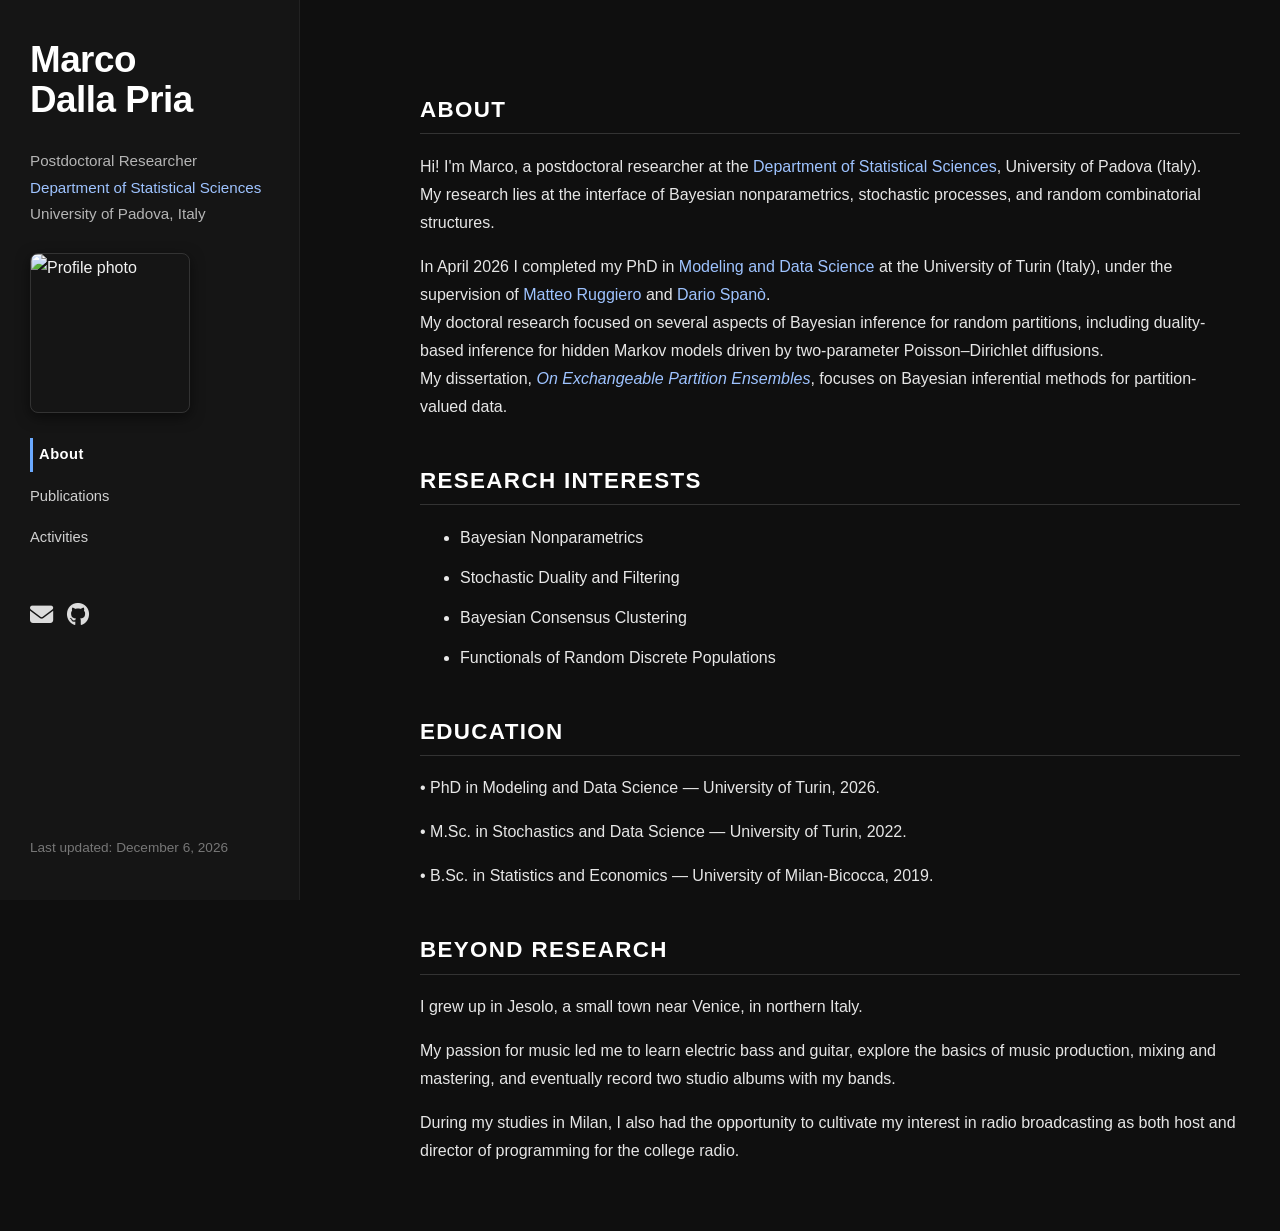
==== index.html @ 202ad6bc "Update index.html" ====
<!DOCTYPE html>
<html lang="en">
<head>
    <meta charset="UTF-8">
    <meta name="viewport" content="width=device-width, initial-scale=1.0">
    <title>Marco Dalla Pria — Home</title>
    <link rel="stylesheet" href="style.css">
    <link rel="stylesheet" href="https://cdnjs.cloudflare.com/ajax/libs/font-awesome/6.5.2/css/all.min.css">
</head>

<body>

<div class="sidebar">
    <h1 class="name">Marco<br>Dalla Pria</h1>

        <p class="subtitle">
            Postdoctoral Researcher<br>
            <a href="https://www.stat.unipd.it/en/" target="_blank">
                Department of Statistical Sciences
            </a><br>
            University of Padova, Italy
        </p>
    

    <img class="profile" src="https://github.com/marcodallapria.png" alt="Profile photo">

    <nav class="menu">
        <a href="index.html" class="active">About</a>
        <a href="publications.html">Publications</a>
        <a href="activities.html">Activities</a>
    </nav>

    <div class="icons">
        <a href="mailto:marco.dallapria@unito.it" class="icon" title="Email">
            <i class="fa-solid fa-envelope"></i>
        </a>
    
        <a href="https://github.com/marcodallapria" class="icon" title="GitHub" target="_blank">
            <i class="fa-brands fa-github"></i>
        </a>
    </div>

    <footer>
        Last updated: <span id="last-updated"></span>
    </footer>
</div>

<div class="content">

<section>
    <h2>About</h2>

    <p>
        Hi! I'm Marco, a postdoctoral researcher at the <a href="https://www.stat.unipd.it/en/" target="_blank">Department of Statistical Sciences</a>, University of Padova (Italy).<br>
        My research lies at the interface of Bayesian nonparametrics, stochastic processes, and random combinatorial structures.
    </p>

    <p>
        In April 2026 I completed my PhD in 
        <a href="https://dottorato-mds.campusnet.unito.it/do/home.pl" target="_blank">Modeling and Data Science</a> 
        at the University of Turin (Italy), under the supervision of
        <a href="https://www.matteoruggiero.it/" target="_blank">Matteo Ruggiero</a>
        and
        <a href="https://warwick.ac.uk/fac/sci/statistics/staff/academic-research/spano/" target="_blank">Dario Spanò</a>.<br>
        My doctoral research focused on several aspects of Bayesian inference for random partitions, including
        duality-based inference for hidden Markov models driven by two-parameter Poisson–Dirichlet diffusions.<br>
        My dissertation, 
        <em><a href="https://iris.unito.it/bitstream/2318/2138158/2/Tesi-Dalla%20Pria-Marco.pdf" target="_blank">On Exchangeable Partition Ensembles</a></em>,
        focuses on Bayesian inferential methods for partition-valued data.
    </p>
</section>

<section>
    <h2>Research Interests</h2>

    <ul>
        <li>Bayesian Nonparametrics</li>
        <li>Stochastic Duality and Filtering</li>
        <li>Bayesian Consensus Clustering</li>
        <li>Functionals of Random Discrete Populations</li>
    </ul>
</section>

    <section>
    <h2>Education</h2>

    <p>
        • PhD in Modeling and Data Science — University of Turin, 2026.
    </p>

    <p>
        • M.Sc. in Stochastics and Data Science — University of Turin, 2022.
    </p>

    <p>
        • B.Sc. in Statistics and Economics — University of Milan-Bicocca, 2019.
    </p>
</section>

    <section>
    <h2>Beyond Research</h2>

    <p>
        I grew up in Jesolo, a small town near Venice, in northern Italy.
    </p>

    <p>
        My passion for music led me to learn electric bass and guitar, explore the basics
        of music production, mixing and mastering, and eventually record two studio albums
        with my bands.
    </p>

    <p>
        During my studies in Milan, I also had the opportunity to cultivate my interest
        in radio broadcasting as both host and director of programming for the college radio.
    </p>
</section>

</div>

<script>
    const lastModified = new Date(document.lastModified);
    const formattedDate = lastModified.toLocaleDateString("en-US", {
        year: "numeric",
        month: "long",
        day: "numeric"
    });

    document.getElementById("last-updated").textContent = formattedDate;
</script>

</body>
</html>
---- style.css ----
/* === BASE RESET & TYPOGRAPHY === */
* {
    box-sizing: border-box;
}

html, body {
    width: 100%;
    overflow-x: hidden;
}

body {
    margin: 0;
    font-family: "Inter", -apple-system, BlinkMacSystemFont, "Segoe UI", Roboto, sans-serif;
    background: #0f0f0f;
    color: #f2f2f2;
    line-height: 1.75;
}

/* === SIDEBAR === */
.sidebar {
    position: fixed;
    top: 0;
    left: 0;
    width: 300px;
    height: 100%;
    padding: 40px 30px;
    background: #151515; /* grigio scurissimo raffinato */
    border-right: 1px solid #222;
    display: flex;
    flex-direction: column;
    justify-content: flex-start;
}

/* Name styling */
.name {
    font-size: 2.3rem;
    font-weight: 600;
    margin: 0 0 12px 0;
    line-height: 1.1;
    letter-spacing: -0.5px;
    color: #ffffff;
}

/* Subtitle */
.subtitle {
    color: #b5b5b5;
    margin-bottom: 25px;
    font-size: 0.95rem;
}

.contact-info {
    color: #b5b5b5;
    font-size: 0.88rem;
    line-height: 1.5;
    margin-bottom: 25px;
}

.contact-info a {
    color: #dcdcdc;
    text-decoration: none;
}

.contact-info a:hover {
    color: #ffffff;
    text-shadow: 0 0 6px #9ec3ff99;
}

/* Profile photo */
.profile {
    width: 160px;
    height: 160px;
    border-radius: 8px;
    object-fit: cover;
    margin-bottom: 25px;
    box-shadow: 0 4px 14px rgb(0 0 0 / 50%);
    border: 1px solid #333;
}

/* === SIDEBAR MENU === */
.menu {
    display: flex;
    flex-direction: column;
    gap: 8px;
    margin-bottom: 30px;
}

.menu a {
    text-decoration: none;
    color: #d0d0d0;
    font-size: 0.92rem;
    padding: 4px 0;
    transition: 0.25s;
}

.menu a:hover {
    color: #ffffff;
    letter-spacing: 0.4px;
}

.menu a.active {
    color: #ffffff;
    font-weight: 600;
    letter-spacing: 0.5px;
    border-left: 3px solid #6aa9ff;
    padding-left: 6px;
}


/* === SIDEBAR ICONS === */
.icons {
    display: flex;
    gap: 14px;
    margin-top: 10px;
    margin-bottom: 25px;
}

.icon {
    color: #dcdcdc;
    font-size: 1.45rem;
    text-decoration: none;
    transition: 0.2s;
}

.icon:hover {
    color: #ffffff;
    transform: translateY(-2px);
    filter: drop-shadow(0 0 5px #ffffff55);
}

/* Sidebar footer */
.sidebar footer {
    margin-top: auto;
    color: #777;
    font-size: 0.85rem;
}

/* === MAIN CONTENT AREA === */
.content {
    margin-left: 360px;
    padding: 50px 40px;
    max-width: 900px;
    color: #e9e9e9;
}

/* Section titles */
h2 {
    font-size: 1.4rem;
    margin-top: 40px;
    text-transform: uppercase;
    letter-spacing: 0.06em;
    color: #ffffff;
    border-bottom: 1px solid #333;
    padding-bottom: 4px;
}

/* Lists */
ul {
    margin-top: 10px;
}

li {
    margin-bottom: 12px;
}

/* Links */
a {
    color: #9ec3ff;
    text-decoration: none;
}

a:hover {
    color: #cfe2ff;
    text-shadow: 0 0 6px #9ec3ff99;
}

/* Paragraphs */
p {
    color: #e6e6e6;
}

/* === LARGE SCREEN ADJUSTMENTS === */
@media (min-width: 1200px) {
    .content {
        margin-left: 380px;
    }
}

@media (max-width: 800px) {

    body {
        overflow-x: hidden;
    }

    .sidebar {
        position: relative;
        width: 100%;
        max-width: 100%;
        height: auto;
        padding: 30px 20px;
        border-right: none;
        border-bottom: 1px solid #333;
        text-align: center;
    }

    .menu {
        align-items: center;
        width: 100%;
    }

    .icons {
        justify-content: center;
    }

    .content {
        margin-left: 0;
        width: 100%;
        max-width: 100%;
        padding: 30px 20px;
    }

    .profile {
        margin-left: auto;
        margin-right: auto;
        max-width: 140px;
        max-height: 140px;
    }

    p, li {
        word-wrap: break-word;
        overflow-wrap: break-word;
    }

    a {
        overflow-wrap: break-word;
    }
}
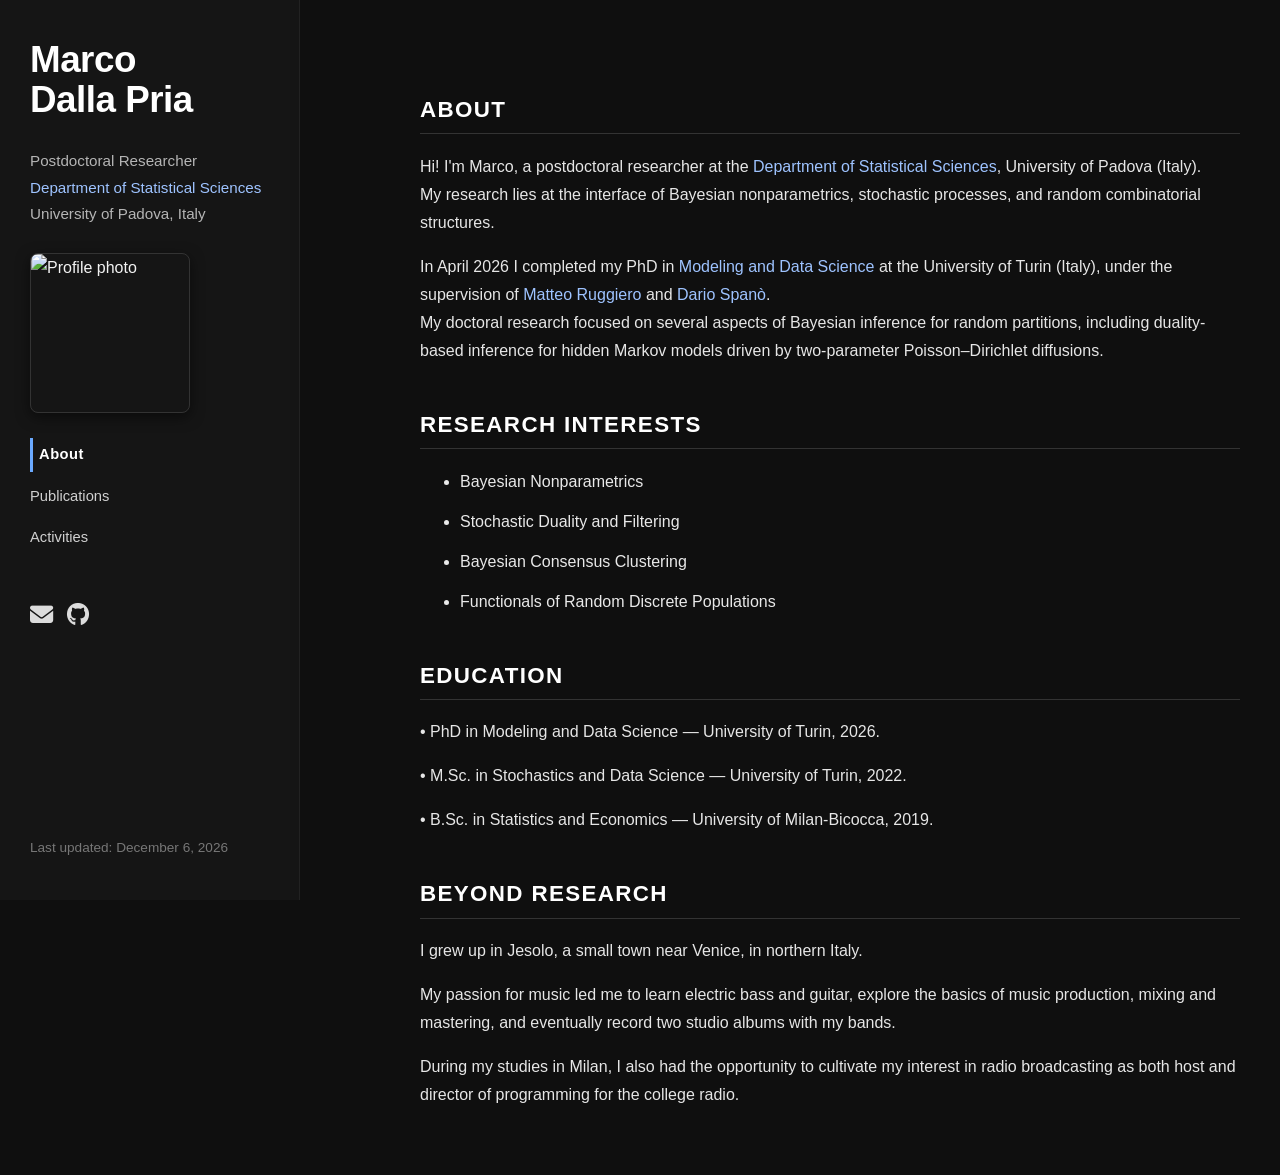
==== commit 50fd0f8a: "Update index.html" ====
--- a/index.html
+++ b/index.html
@@ -63,10 +63,7 @@
         and
         <a href="https://warwick.ac.uk/fac/sci/statistics/staff/academic-research/spano/" target="_blank">Dario Spanò</a>.<br>
         My doctoral research focused on several aspects of Bayesian inference for random partitions, including
-        duality-based inference for hidden Markov models driven by two-parameter Poisson–Dirichlet diffusions.<br>
-        My dissertation, 
-        <em><a href="https://iris.unito.it/bitstream/2318/2138158/2/Tesi-Dalla%20Pria-Marco.pdf" target="_blank">On Exchangeable Partition Ensembles</a></em>,
-        focuses on Bayesian inferential methods for partition-valued data.
+        duality-based inference for hidden Markov models driven by two-parameter Poisson–Dirichlet diffusions.
     </p>
 </section>
 
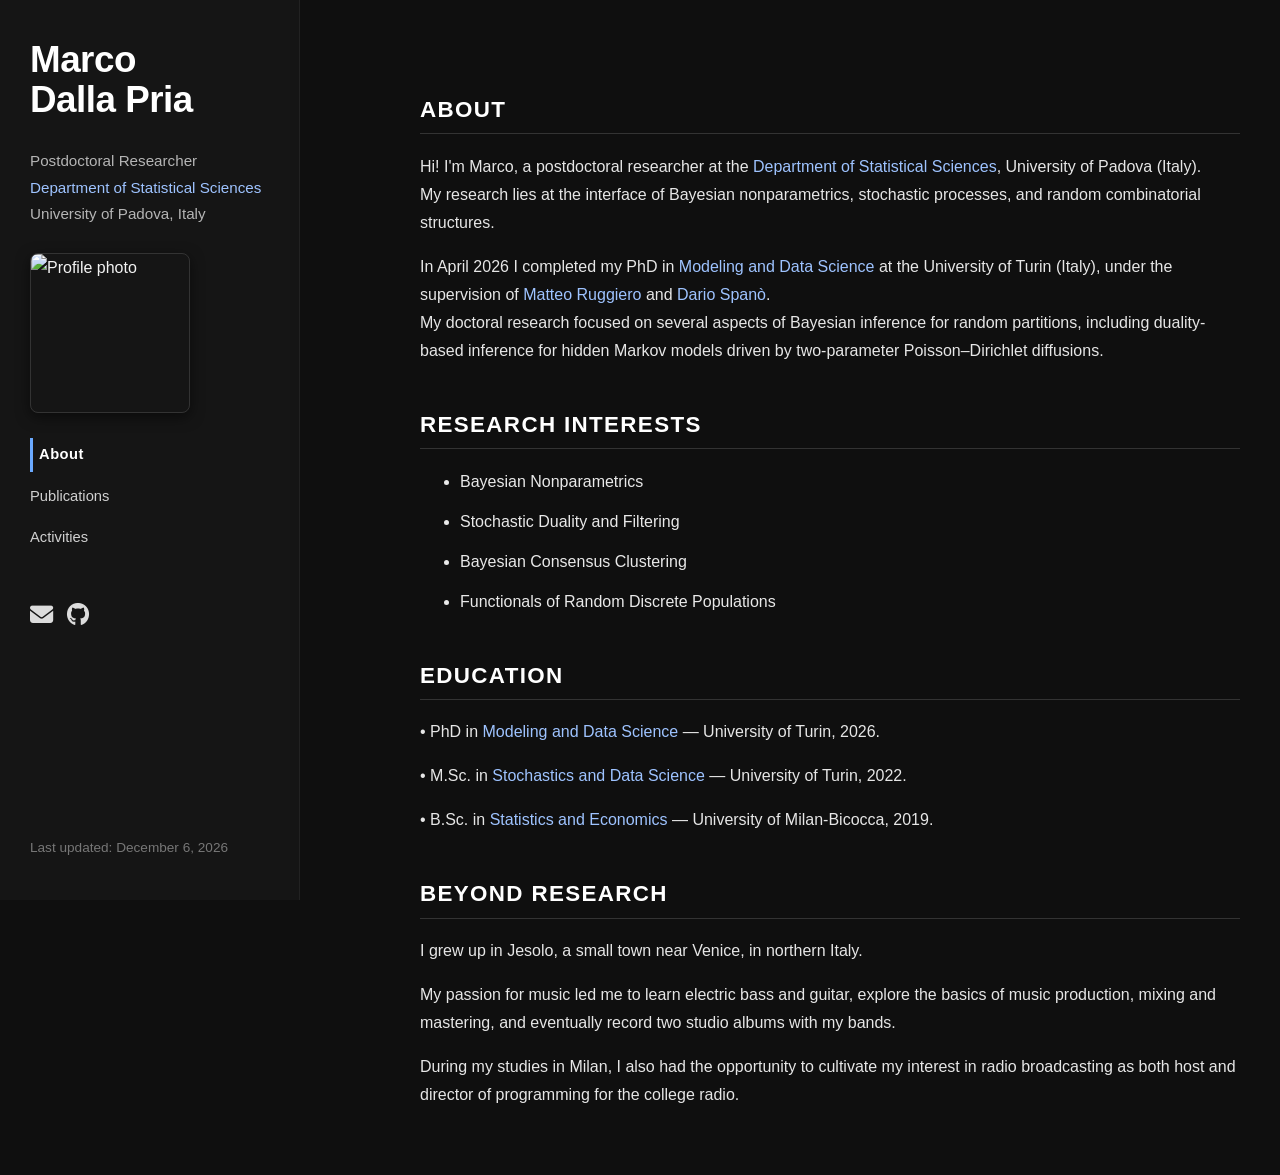
==== commit 59ee4dbb: "Update index.html" ====
--- a/index.html
+++ b/index.html
@@ -82,15 +82,15 @@
     <h2>Education</h2>
 
     <p>
-        • PhD in Modeling and Data Science — University of Turin, 2026.
+        • PhD in <a href="https://dottorato-mds.campusnet.unito.it/do/home.pl" target="_blank">Modeling and Data Science</a> — University of Turin, 2026.
     </p>
 
     <p>
-        • M.Sc. in Stochastics and Data Science — University of Turin, 2022.
+        • M.Sc. in <a href="https://www.master-sds.unito.it/do/home.pl" target="_blank">Stochastics and Data Science</a> — University of Turin, 2022.
     </p>
 
     <p>
-        • B.Sc. in Statistics and Economics — University of Milan-Bicocca, 2019.
+        • B.Sc. in <a href="https://en.unimib.it/undergraduate/statistical-economic-sciences" target="_blank">Statistics and Economics</a> — University of Milan-Bicocca, 2019.
     </p>
 </section>
 
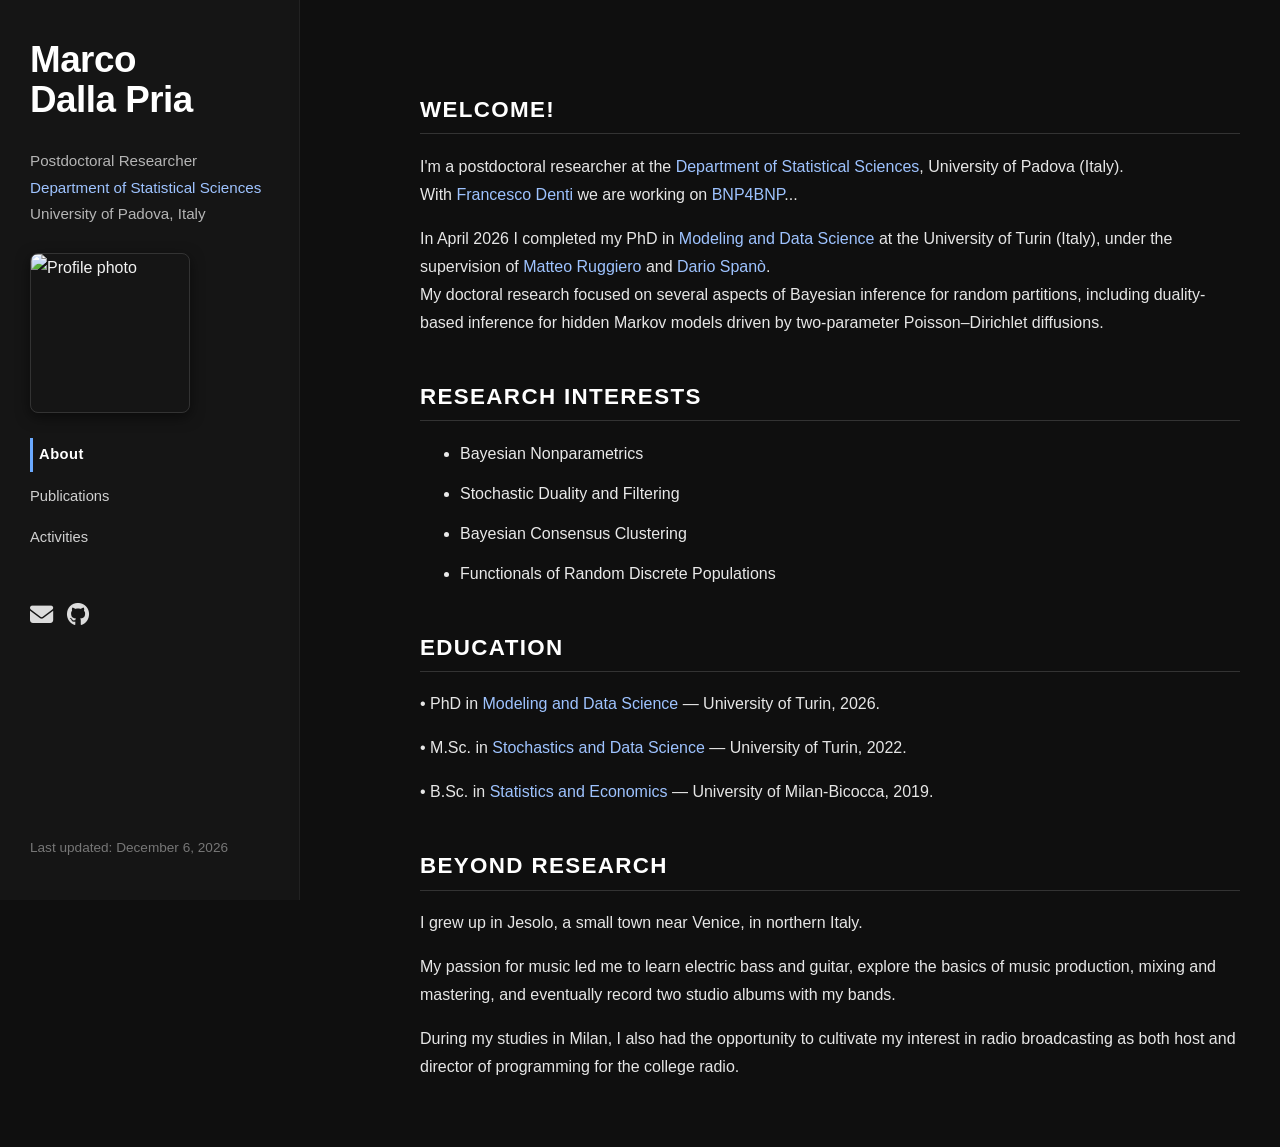
==== commit 9636812f: "Update index.html" ====
--- a/index.html
+++ b/index.html
@@ -48,11 +48,11 @@
 <div class="content">
 
 <section>
-    <h2>About</h2>
+    <h2>Welcome!</h2>
 
     <p>
-        Hi! I'm Marco, a postdoctoral researcher at the <a href="https://www.stat.unipd.it/en/" target="_blank">Department of Statistical Sciences</a>, University of Padova (Italy).<br>
-        My research lies at the interface of Bayesian nonparametrics, stochastic processes, and random combinatorial structures.
+        I'm a postdoctoral researcher at the <a href="https://www.stat.unipd.it/en/" target="_blank">Department of Statistical Sciences</a>, University of Padova (Italy).<br>
+        With <a href="https://fradenti.github.io/" target="_blank">Francesco Denti</a> we are working on <a href="https://fradenti.github.io/pages/projects.html" target="_blank">BNP4BNP</a>...
     </p>
 
     <p>
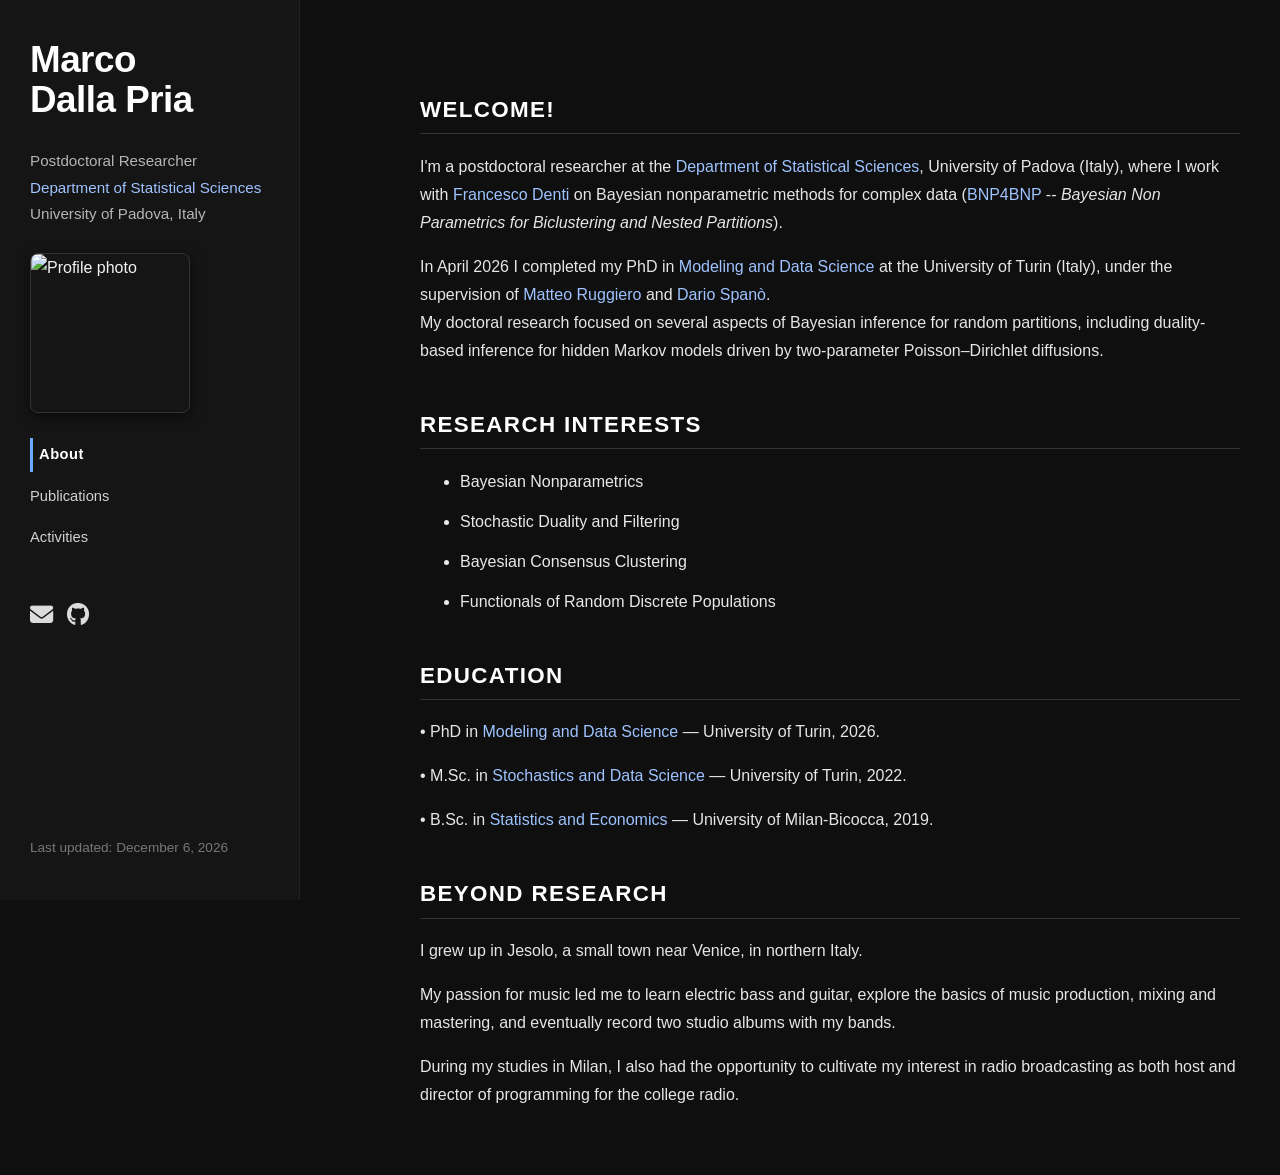
==== commit 84f1a846: "Update index.html" ====
--- a/index.html
+++ b/index.html
@@ -51,8 +51,12 @@
     <h2>Welcome!</h2>
 
     <p>
-        I'm a postdoctoral researcher at the <a href="https://www.stat.unipd.it/en/" target="_blank">Department of Statistical Sciences</a>, University of Padova (Italy).<br>
-        With <a href="https://fradenti.github.io/" target="_blank">Francesco Denti</a> we are working on <a href="https://fradenti.github.io/pages/projects.html" target="_blank">BNP4BNP</a>...
+        I'm a postdoctoral researcher at the
+        <a href="https://www.stat.unipd.it/en/" target="_blank">Department of Statistical Sciences</a>,
+        University of Padova (Italy), where I work with
+        <a href="https://fradenti.github.io/" target="_blank">Francesco Denti</a>
+        on Bayesian nonparametric methods for complex data (<a href="https://fradenti.github.io/pages/projects.html" target="_blank">BNP4BNP</a> --
+        <em>Bayesian Non Parametrics for Biclustering and Nested Partitions</em>).
     </p>
 
     <p>
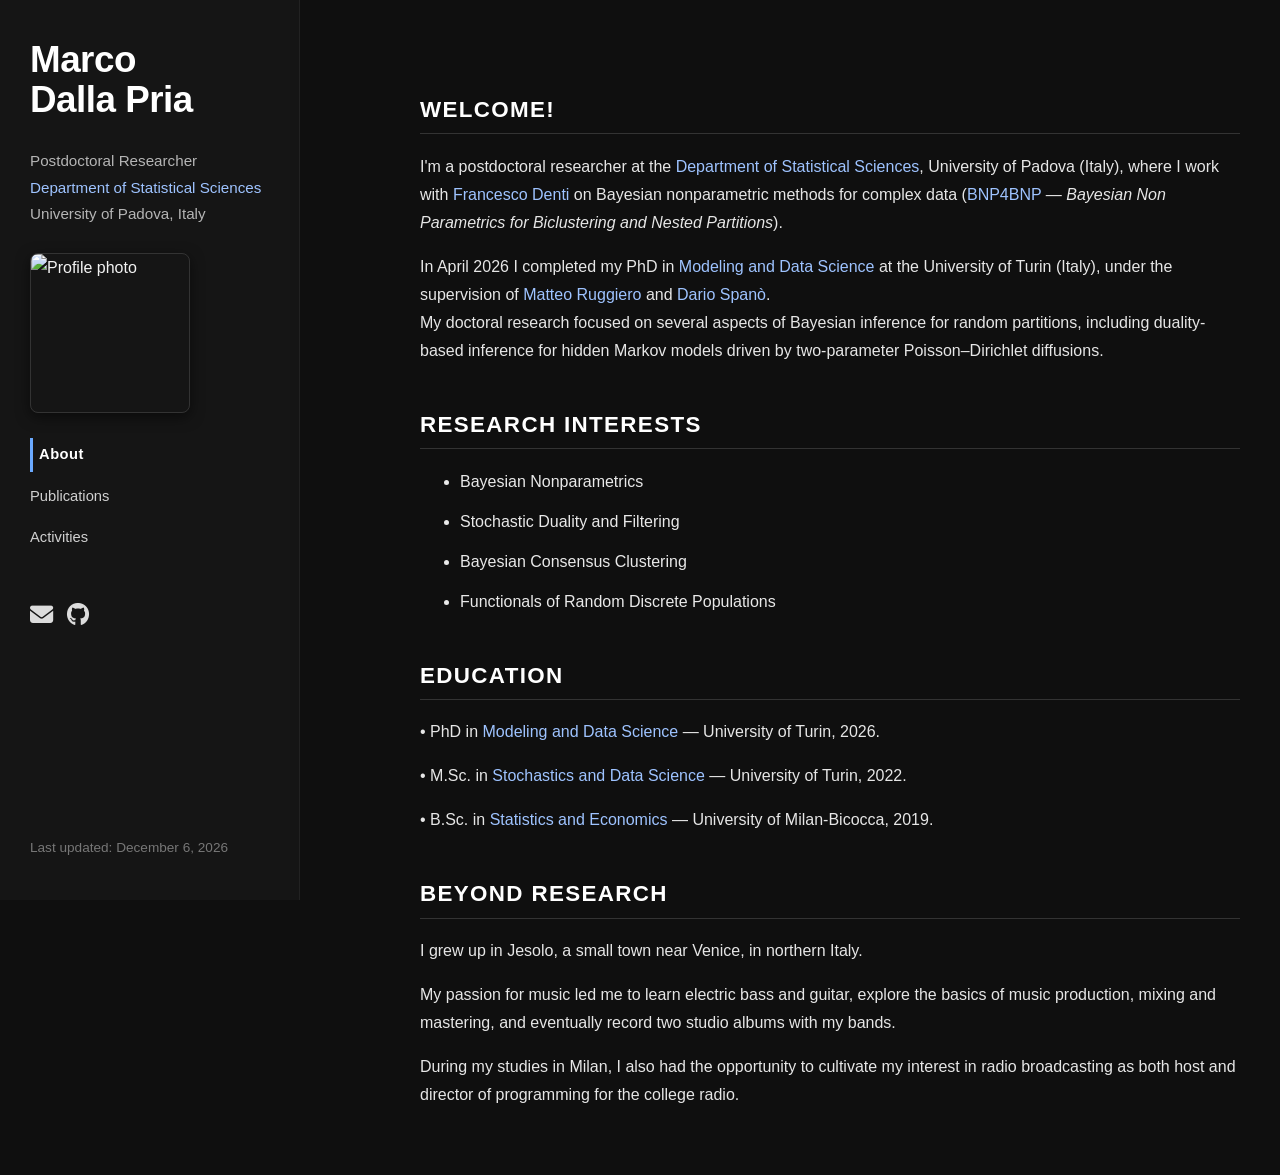
==== commit a80d2f94: "Update index.html" ====
--- a/index.html
+++ b/index.html
@@ -55,7 +55,7 @@
         <a href="https://www.stat.unipd.it/en/" target="_blank">Department of Statistical Sciences</a>,
         University of Padova (Italy), where I work with
         <a href="https://fradenti.github.io/" target="_blank">Francesco Denti</a>
-        on Bayesian nonparametric methods for complex data (<a href="https://fradenti.github.io/pages/projects.html" target="_blank">BNP4BNP</a> --
+        on Bayesian nonparametric methods for complex data (<a href="https://fradenti.github.io/pages/projects.html" target="_blank">BNP4BNP</a> —
         <em>Bayesian Non Parametrics for Biclustering and Nested Partitions</em>).
     </p>
 
